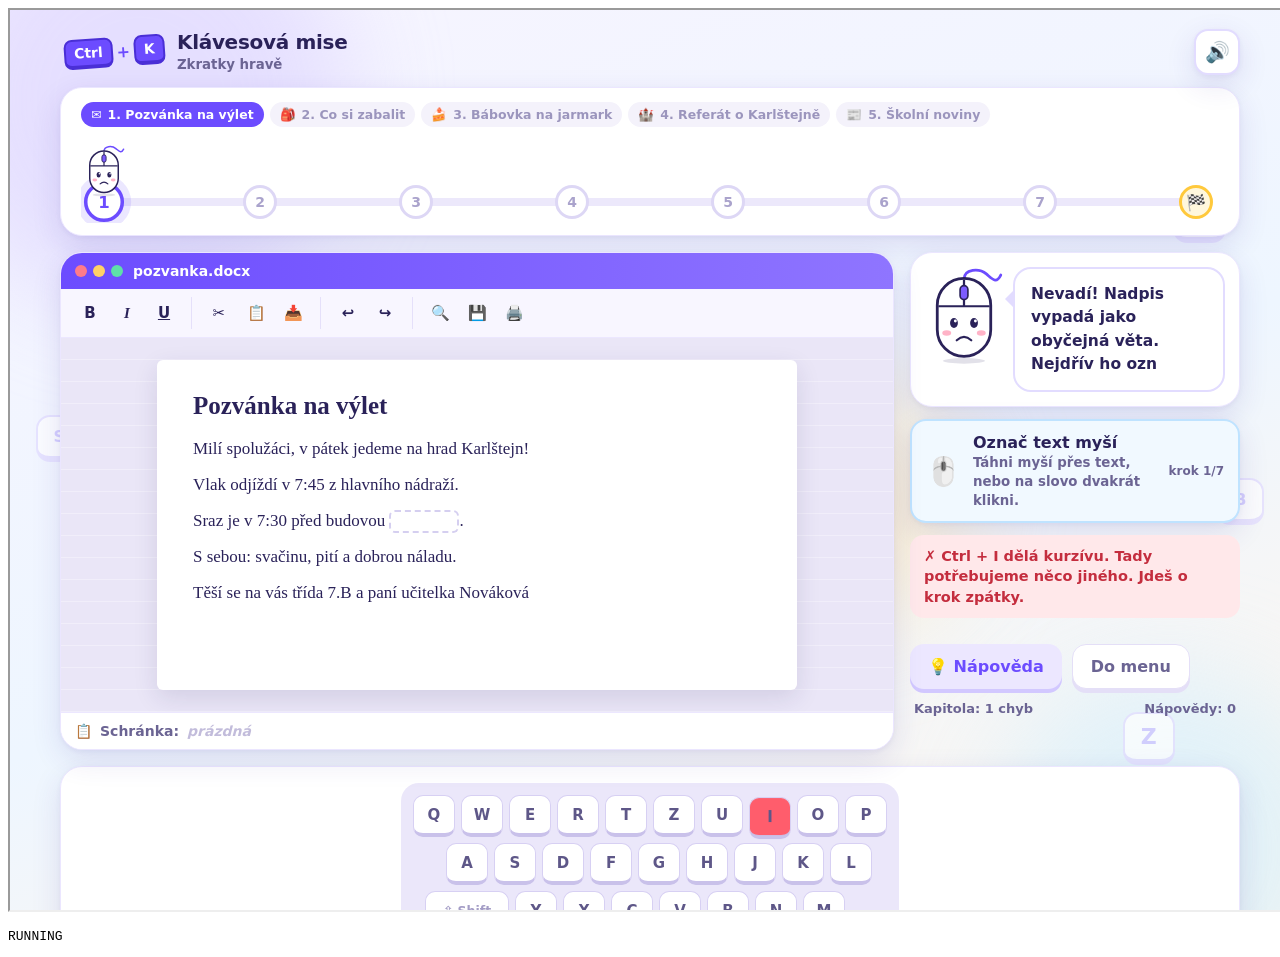
==== test.html @ 65c83981 "Klávesová mise: příběh s Klikem a trénink zkratek Co-Authored-By: Claude Opus 5.5 <noreply@anthropic" ====
<!doctype html>
<html lang="cs"><head><meta charset="utf-8"><title>Test – Klávesová mise</title></head>
<body>
<iframe id="f" src="index.html" style="width:1280px;height:900px"></iframe>
<pre id="out">RUNNING</pre>
<script>
/* Automatický test v prohlížeči: projde celý příběh (včetně chyb a kroků zpět) a celý trénink.
   Spuštění: otevři test.html, nebo headless: msedge --headless --dump-dom file:///…/test.html */
const out = document.getElementById('out');
const log = [];
const sleep = ms => new Promise(r => setTimeout(r, ms));
function ok(c, m) { if (!c) throw new Error('FAIL: ' + m); log.push('ok - ' + m); }
document.getElementById('f').onload = async () => {
  const w = document.getElementById('f').contentWindow, d = w.document, $ = id => d.getElementById(id);
  try { w.localStorage.removeItem('klavesova-mise-v2'); } catch {}
  w.eval("Object.assign(data,{stars:[0,0,0,0,0],best:null});renderHome()");
  const key = (k, o = {}) => d.dispatchEvent(new w.KeyboardEvent('keydown', { key: k, ctrlKey: true, bubbles: true, cancelable: true, ...o }));
  const S = w.eval('S'), T = w.eval('T');
  const step = () => w.eval('curStep()');
  const waitLock = async () => { while (Date.now() < w.eval('S.lock')) await sleep(30); await sleep(20); };
  async function waitStepChange(prev, ch) { for (let i = 0; i < 200; i++) { if (w.eval('S.step') !== prev || w.eval('S.ch') !== ch || w.eval('screen') !== 'story') return; await sleep(25); } throw new Error('step did not advance'); }
  async function select(id) {
    const el = d.querySelector(`.part[data-id="${id}"]`);
    const r = d.createRange(); r.selectNodeContents(el);
    const s = w.getSelection(); s.removeAllRanges(); s.addRange(r);
    $('paper').dispatchEvent(new w.MouseEvent('mouseup', { bubbles: true }));
    await sleep(20);
  }
  async function doStep() {
    await waitLock();
    const st = step(), before = w.eval('S.step'), ch = w.eval('S.ch');
    if (st.type === 'key') key(st.key);
    else if (st.type === 'select') await select(st.target);
    else if (st.type === 'click') d.querySelector(`.slot[data-id="${st.target}"]`).click();
    else { const inp = $('searchInput'); inp.value = st.target; inp.dispatchEvent(new w.Event('input')); }
    await waitStepChange(before, ch);
  }
  try {
    ok(!$('home').classList.contains('hidden'), 'home screen visible');
    ok(d.querySelectorAll('.chapter').length === 5, '5 chapters listed');
    ok(d.querySelectorAll('.chapter:disabled').length === 4, 'only chapter 1 unlocked');

    // Kapitola 1 s chybami
    $('storyStart').click(); ok(!$('intro').classList.contains('hidden'), 'intro shown');
    $('introGo').click(); ok(w.eval('S.step') === 0, 'chapter 1 step 0');
    key('b'); await sleep(20); ok(w.eval('S.step') === 0 && w.eval('S.mistakes') === 0, 'shortcut during select step = info only');
    await doStep(); ok(w.eval('S.g.sel') === 'nadpis', 'heading selected');
    await waitLock(); key('i'); await sleep(20); ok(w.eval('S.step') === 0 && w.eval('S.mistakes') === 1, 'wrong key moves one step back');
    ok(w.eval('S.g.sel') === null, 'selection reverted after step back');
    await waitLock(); await doStep(); await doStep();
    ok(w.eval('findPart(S.g,"nadpis").b') === true, 'heading is bold');
    await waitLock(); await select('nadpis'); await sleep(20); ok(w.eval('S.step') === 2, 'wrong selection does not advance');
    await waitLock(); await doStep(); await doStep();
    ok(w.eval('S.g.clip') === 'hlavního nádraží', 'clipboard has copied text');
    await doStep(); ok(d.querySelector('.slot.caret'), 'caret placed in slot');
    await doStep(); ok(d.querySelector('[data-id="s1"]').textContent === 'hlavního nádraží', 'pasted into slot');
    ok($('dirty').classList.contains('on'), 'document marked unsaved');
    await doStep(); await sleep(900);
    ok(!$('chapterDone').classList.contains('hidden'), 'chapter 1 done screen');
    ok(w.eval('data.stars[0]') === 2, 'chapter 1: 1 mistake = 2 stars');

    // Kapitola 2: vyjmutí, kýchnutí, zpět
    $('doneNext').click(); $('introGo').click();
    await doStep(); await doStep();
    ok(!d.querySelector('[data-id="plavky"]'), 'plavky cut out');
    await doStep(); await doStep();
    ok(!d.querySelector('[data-id="plast"]'), 'sneeze deleted pláštěnka');
    await doStep(); ok(d.querySelector('[data-id="plast"]') && d.querySelector('[data-id="s2"]').textContent === 'plavky', 'Ctrl+Z restores pláštěnka, plavky stay pasted');
    while (w.eval('screen') === 'story') await doStep().catch(() => {});
    await sleep(900); ok(w.eval('data.stars[1]') === 3, 'chapter 2: 3 stars');

    // Kapitola 3: zpět/znovu
    $('doneNext').click(); $('introGo').click();
    for (let i = 0; i < 5; i++) await doStep();
    ok(w.eval('findPart(S.g,"tip").i') === true, 'tip italic');
    await doStep(); ok(!w.eval('findPart(S.g,"tip").i'), 'Ctrl+Z removed italic');
    await doStep(); ok(w.eval('findPart(S.g,"tip").i') === true, 'Ctrl+Y restored italic');
    while (w.eval('screen') === 'story') await doStep().catch(() => {});
    await sleep(900);

    // Kapitola 4: hledání
    $('doneNext').click(); $('introGo').click();
    await doStep(); ok(!$('searchBar').classList.contains('hidden'), 'search bar opened');
    await doStep(); ok(d.querySelector('#paper mark'), 'search result highlighted');
    while (w.eval('screen') === 'story') await doStep().catch(() => {});
    await sleep(900);

    // Kapitola 5: vložení referátu a tisk
    $('doneNext').click(); $('introGo').click();
    await doStep(); await doStep();
    ok(d.querySelector('[data-id="s5"]').textContent.includes('Hrad Karlštejn'), 'referát pasted into newspaper');
    for (let i = 0; i < 4; i++) await doStep();
    await waitLock(); key('p'); await sleep(200); ok(!$('printer').classList.contains('hidden'), 'printer animation');
    await sleep(3800); ok(!$('chapterDone').classList.contains('hidden'), 'chapter 5 done');
    $('doneNext').click(); ok(!$('storyEnd').classList.contains('hidden'), 'story finale');
    ok(w.eval('data.stars.every(s=>s>0)'), 'all chapters have stars');

    // Trénink
    $('finalTrain').click(); ok(w.eval('screen') === 'train', 'training started');
    const first = w.eval('T.queue[0]'); const wrong = 'cvxazysfbiup'.split('').find(k => k !== first);
    key(wrong); ok(w.eval('T.mistakes') === 1 && w.eval('T.i') === 0, 'training wrong key: mistake, same task');
    key(first, { shiftKey: true }); ok(w.eval('T.i') === 0, 'shift ignored');
    $('tHint').click(); ok(d.querySelector('.kb .key.hint'), 'hint highlights key');
    for (let i = 0; i < 12; i++) { while (Date.now() < w.eval('T.lock')) await sleep(30); key(w.eval('T.queue[T.i]')); await sleep(480); }
    await sleep(100);
    ok(w.eval('screen') === 'trainEnd', 'training ended after 12');
    ok(w.eval('T.score') > 0 && w.eval('T.hints') === 1, 'score counted, 1 hint');
    ok(w.eval('data.best') !== null, 'record saved');

    // Virtuální Ctrl
    $('teAgain').click();
    const k0 = w.eval('T.queue[0]');
    d.querySelector('#train .kb [data-k="ctrl"]').click();
    d.dispatchEvent(new w.KeyboardEvent('keydown', { key: k0, bubbles: true, cancelable: true }));
    ok(w.eval('T.i') === 1, 'virtual Ctrl + key works');
    d.querySelector('[data-home]').click();
    w.eval('goHome()'); ok(w.eval('screen') === 'home', 'back home');
    ok(d.querySelectorAll('.chapter:disabled').length === 0, 'all chapters unlocked');
    log.push('PASS');
  } catch (e) { log.push(String(e && e.stack || e)); }
  out.textContent = log.join('\n');
  out.dataset.done = '1';
};
</script>
</body></html>
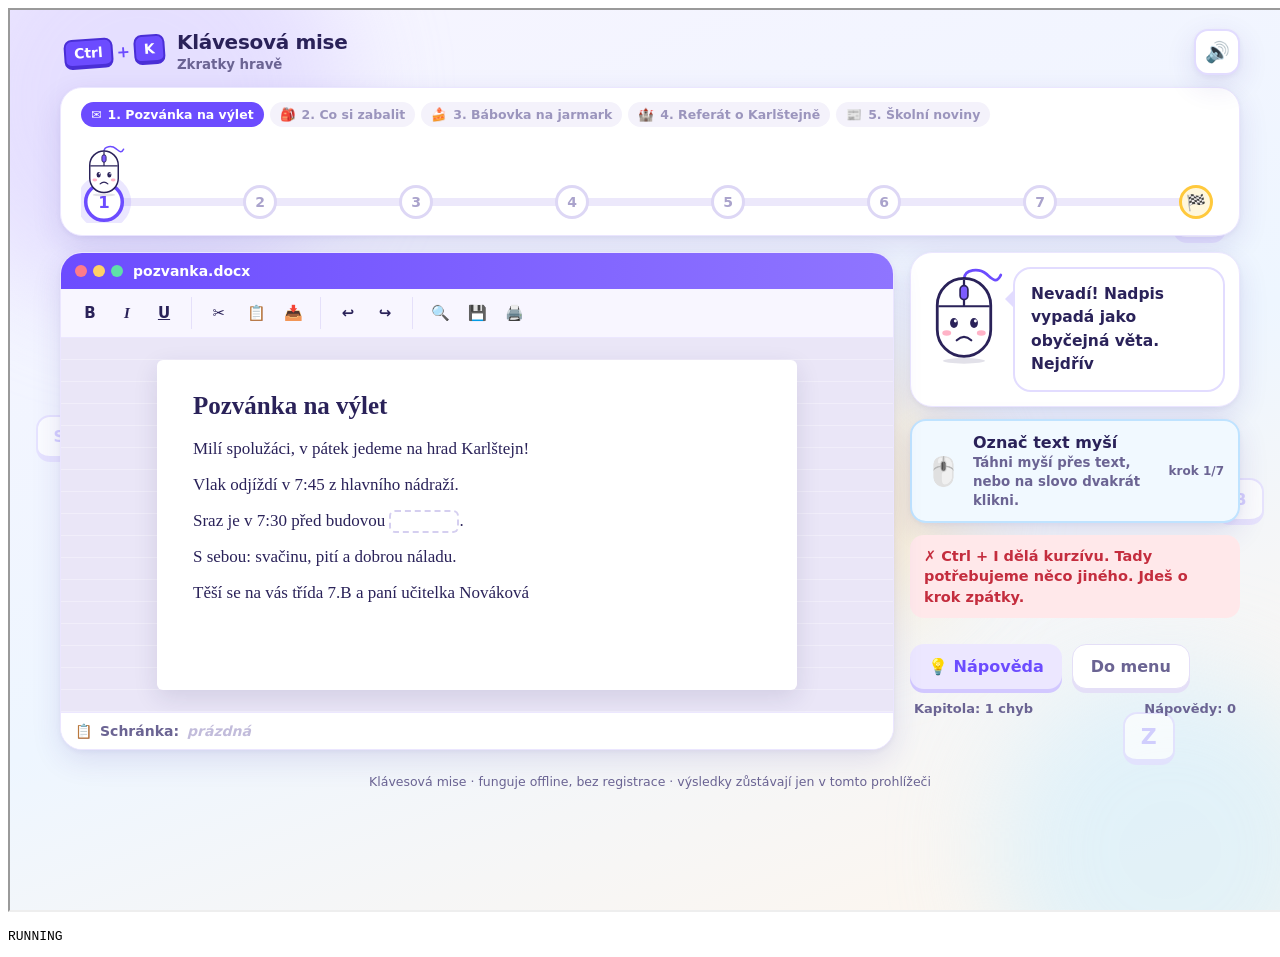
==== commit ad3216c3: "Odstranění klávesnice na obrazovce Hraje se jen na fyzické klávesnici; nápověda ukazuje zkratku text" ====
--- a/test.html
+++ b/test.html
@@ -100,19 +100,13 @@
     const first = w.eval('T.queue[0]'); const wrong = 'cvxazysfbiup'.split('').find(k => k !== first);
     key(wrong); ok(w.eval('T.mistakes') === 1 && w.eval('T.i') === 0, 'training wrong key: mistake, same task');
     key(first, { shiftKey: true }); ok(w.eval('T.i') === 0, 'shift ignored');
-    $('tHint').click(); ok(d.querySelector('.kb .key.hint'), 'hint highlights key');
+    $('tHint').click(); ok($('tFeedback').textContent.includes('Ctrl +'), 'hint shows shortcut text');
     for (let i = 0; i < 12; i++) { while (Date.now() < w.eval('T.lock')) await sleep(30); key(w.eval('T.queue[T.i]')); await sleep(480); }
     await sleep(100);
     ok(w.eval('screen') === 'trainEnd', 'training ended after 12');
     ok(w.eval('T.score') > 0 && w.eval('T.hints') === 1, 'score counted, 1 hint');
     ok(w.eval('data.best') !== null, 'record saved');
 
-    // Virtuální Ctrl
-    $('teAgain').click();
-    const k0 = w.eval('T.queue[0]');
-    d.querySelector('#train .kb [data-k="ctrl"]').click();
-    d.dispatchEvent(new w.KeyboardEvent('keydown', { key: k0, bubbles: true, cancelable: true }));
-    ok(w.eval('T.i') === 1, 'virtual Ctrl + key works');
     d.querySelector('[data-home]').click();
     w.eval('goHome()'); ok(w.eval('screen') === 'home', 'back home');
     ok(d.querySelectorAll('.chapter:disabled').length === 0, 'all chapters unlocked');
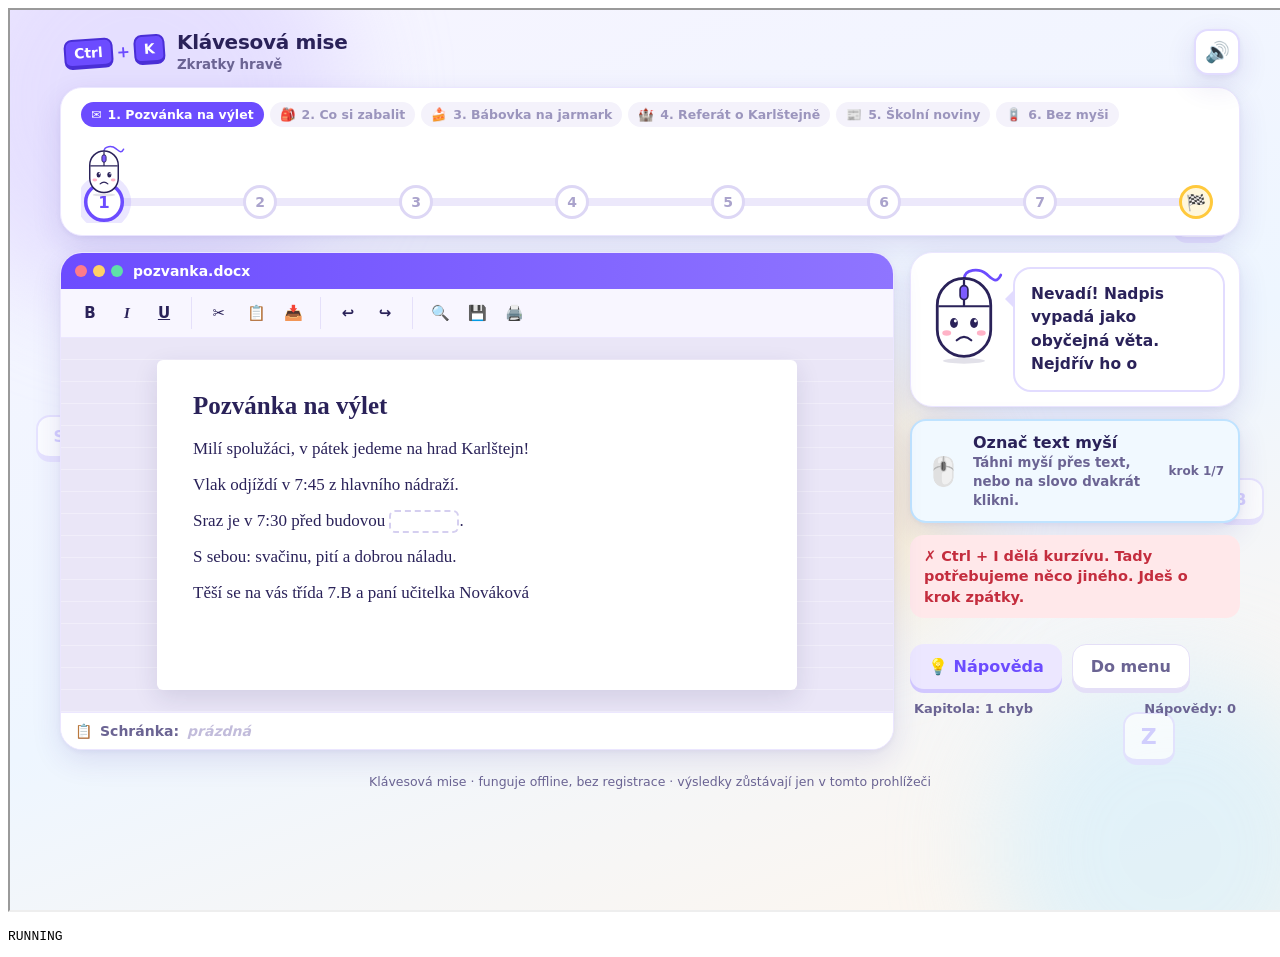
==== commit 935ef21a: "Kurzík místo Klika a nová kapitola Bez myši - maskot přejmenován na myšáka Kurzíka - 6. kapitola: op" ====
--- a/test.html
+++ b/test.html
@@ -13,8 +13,10 @@
 document.getElementById('f').onload = async () => {
   const w = document.getElementById('f').contentWindow, d = w.document, $ = id => d.getElementById(id);
   try { w.localStorage.removeItem('klavesova-mise-v2'); } catch {}
-  w.eval("Object.assign(data,{stars:[0,0,0,0,0],best:null});renderHome()");
+  w.eval("Object.assign(data,{stars:[0,0,0,0,0,0],best:null});renderHome()");
   const key = (k, o = {}) => d.dispatchEvent(new w.KeyboardEvent('keydown', { key: k, ctrlKey: true, bubbles: true, cancelable: true, ...o }));
+  const nav = (k, o = {}) => d.dispatchEvent(new w.KeyboardEvent('keydown', { key: k, bubbles: true, cancelable: true, ...o }));
+  const line = () => w.eval('findPart(S.g,"line")');
   const S = w.eval('S'), T = w.eval('T');
   const step = () => w.eval('curStep()');
   const waitLock = async () => { while (Date.now() < w.eval('S.lock')) await sleep(30); await sleep(20); };
@@ -32,13 +34,14 @@
     if (st.type === 'key') key(st.key);
     else if (st.type === 'select') await select(st.target);
     else if (st.type === 'click') d.querySelector(`.slot[data-id="${st.target}"]`).click();
+    else if (st.type === 'nav') for (const k of st.keys) nav(k.key, { ctrlKey: !!k.ctrl, shiftKey: !!k.shift });
     else { const inp = $('searchInput'); inp.value = st.target; inp.dispatchEvent(new w.Event('input')); }
     await waitStepChange(before, ch);
   }
   try {
     ok(!$('home').classList.contains('hidden'), 'home screen visible');
-    ok(d.querySelectorAll('.chapter').length === 5, '5 chapters listed');
-    ok(d.querySelectorAll('.chapter:disabled').length === 4, 'only chapter 1 unlocked');
+    ok(d.querySelectorAll('.chapter').length === 6, '6 chapters listed');
+    ok(d.querySelectorAll('.chapter:disabled').length === 5, 'only chapter 1 unlocked');
 
     // Kapitola 1 s chybami
     $('storyStart').click(); ok(!$('intro').classList.contains('hidden'), 'intro shown');
@@ -92,7 +95,29 @@
     for (let i = 0; i < 4; i++) await doStep();
     await waitLock(); key('p'); await sleep(200); ok(!$('printer').classList.contains('hidden'), 'printer animation');
     await sleep(3800); ok(!$('chapterDone').classList.contains('hidden'), 'chapter 5 done');
+
+    // Kapitola 6: bez myši
+    $('doneNext').click(); $('introGo').click();
+    ok(w.eval('curStep().type') === 'nav' && d.querySelector('.kcaret'), 'chapter 6: caret in line');
+    key('s'); await sleep(20); ok(w.eval('S.step') === 0 && w.eval('S.mistakes') === 0, 'shortcut during nav step = info only');
+    nav('ArrowRight'); nav('ArrowRight'); ok(line().caret === 2 && w.eval('S.step') === 0, 'arrows move caret, step not done');
+    await doStep(); ok(w.eval('S.step') === 1, 'End done');
+    await doStep(); ok(line().caret === 0, 'Home done');
+    await waitLock(); nav('ArrowRight', { ctrlKey: true }); ok(line().caret === 6, 'Ctrl+→ jumps to next word');
+    nav('ArrowLeft', { ctrlKey: true }); ok(line().caret === 0, 'Ctrl+← jumps back');
+    await doStep(); ok(w.eval('S.step') === 3, 'caret before duplicate word');
+    await doStep(); ok(w.eval('S.step') === 4, 'duplicate word selected');
+    await waitLock(); nav('x'); ok(line().text.includes('byl xskvělý'), 'typing replaces selection (incl. space)');
+    nav('z', { ctrlKey: true }); ok(w.eval('lineSelText(findPart(S.g,"line"))').trim() === 'byl', 'Ctrl+Z restores line at step start');
+    await doStep(); ok(line().text === w.eval('FIXED'), 'duplicate word deleted');
+    await doStep(); ok(line().text.endsWith('neunavila!'), 'dot replaced by exclamation mark');
+    await doStep(); ok(w.eval('S.g.sel') === 'line', 'whole line selected by keyboard');
+    await doStep(); ok(line().b === true, 'line bold');
+    await doStep(); await sleep(900);
+    ok(!$('chapterDone').classList.contains('hidden'), 'chapter 6 done');
+    ok(w.eval('data.stars[5]') === 3, 'chapter 6: 3 stars');
     $('doneNext').click(); ok(!$('storyEnd').classList.contains('hidden'), 'story finale');
+    ok(d.querySelectorAll('#finalStars .star').length === 18, 'finale shows 18 stars');
     ok(w.eval('data.stars.every(s=>s>0)'), 'all chapters have stars');
 
     // Trénink
@@ -101,10 +126,15 @@
     key(wrong); ok(w.eval('T.mistakes') === 1 && w.eval('T.i') === 0, 'training wrong key: mistake, same task');
     key(first, { shiftKey: true }); ok(w.eval('T.i') === 0, 'shift ignored');
     $('tHint').click(); ok($('tFeedback').textContent.includes('Ctrl +'), 'hint shows shortcut text');
-    for (let i = 0; i < 12; i++) { while (Date.now() < w.eval('T.lock')) await sleep(30); key(w.eval('T.queue[T.i]')); await sleep(480); }
+    key(first); const next = w.eval('T.queue[1]');
+    $('tHint').click(); ok(w.eval('T.hints') === 1 && !$('tFeedback').textContent.includes('💡'), 'hint ignored while next card is loading');
+    while (Date.now() < w.eval('T.lock')) await sleep(30);
+    ok($('tTitle').textContent === w.eval(`TASK_TEXT['${next}'][0]`), 'next card shown before unlock');
+    $('tHint').click(); ok($('tFeedback').textContent.includes(w.eval(`SC['${next}'].label`)), 'hint matches visible card');
+    for (let i = 1; i < 12; i++) { while (Date.now() < w.eval('T.lock')) await sleep(30); key(w.eval('T.queue[T.i]')); await sleep(480); }
     await sleep(100);
     ok(w.eval('screen') === 'trainEnd', 'training ended after 12');
-    ok(w.eval('T.score') > 0 && w.eval('T.hints') === 1, 'score counted, 1 hint');
+    ok(w.eval('T.score') > 0 && w.eval('T.hints') === 2, 'score counted, 2 hints');
     ok(w.eval('data.best') !== null, 'record saved');
 
     d.querySelector('[data-home]').click();
